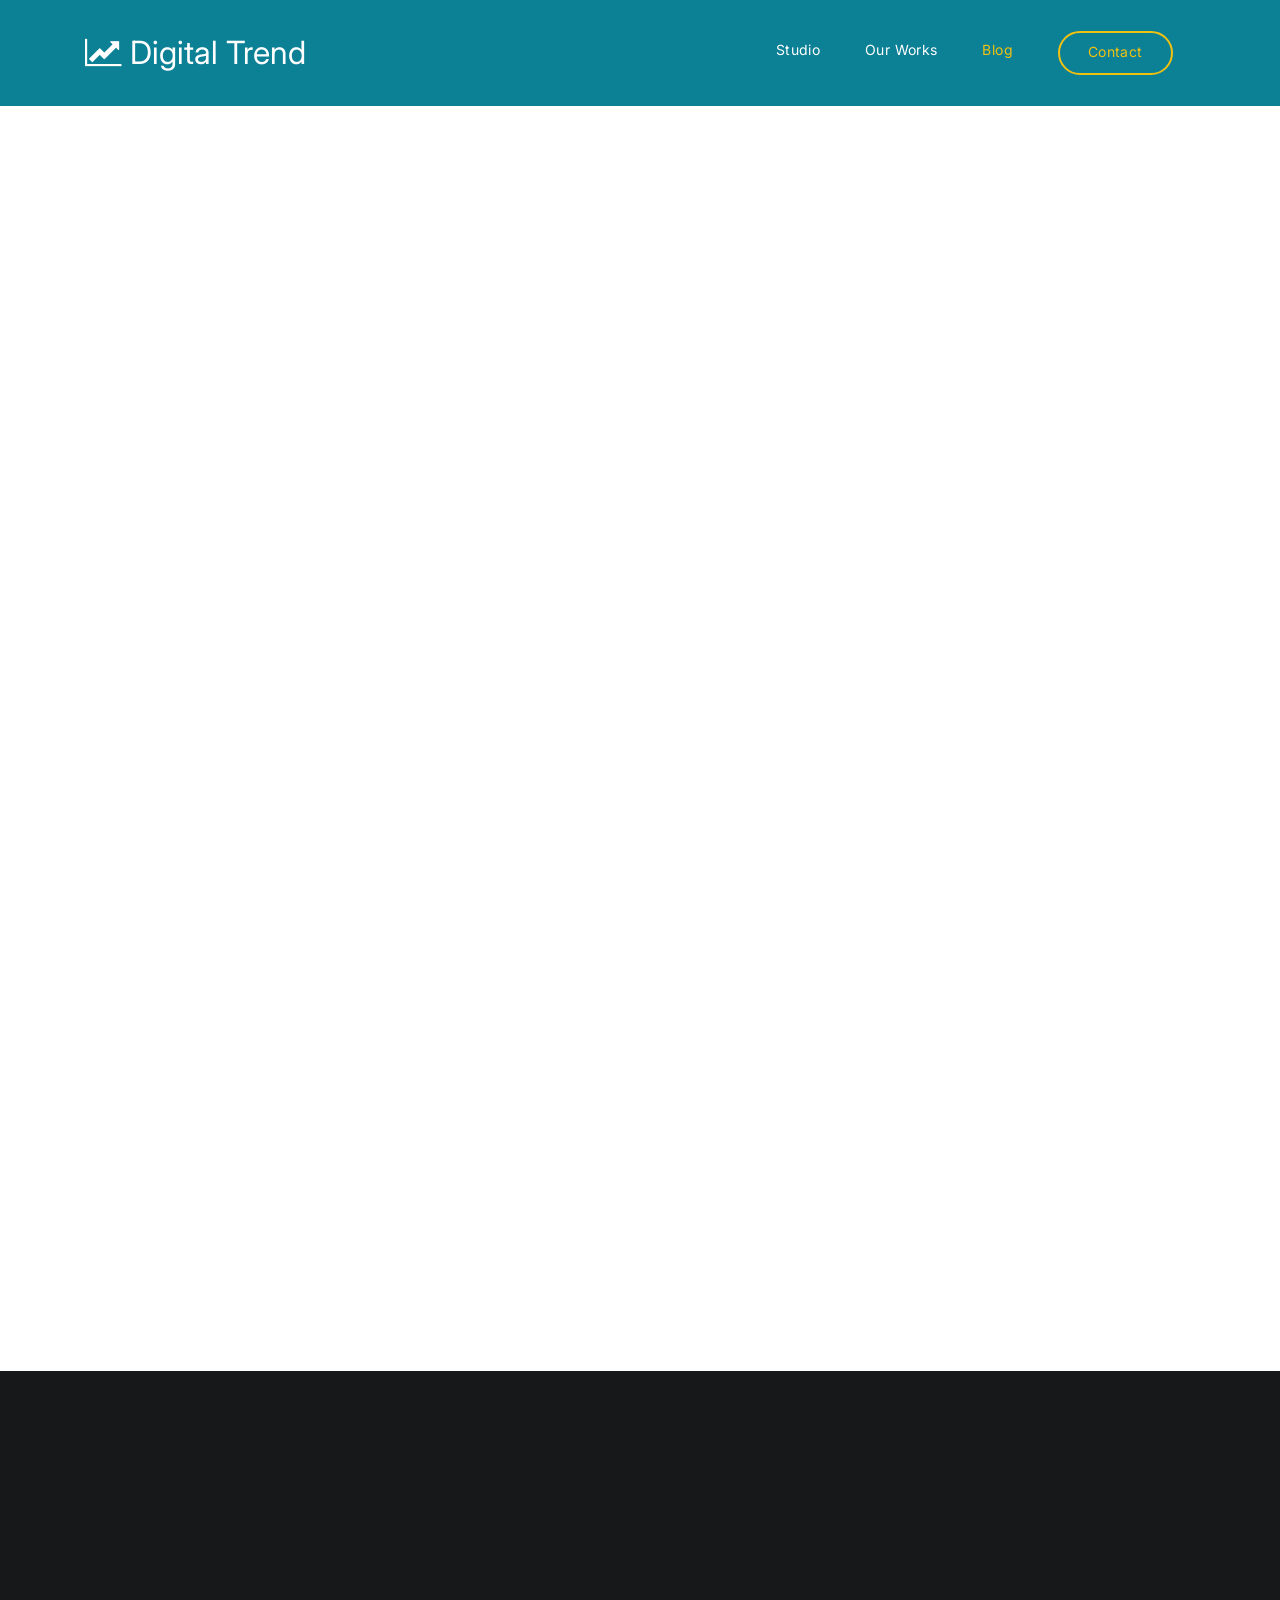
==== blog.html @ d52575ad "Add files via upload" ====
<!DOCTYPE html>
<html lang="en">
<head>

     <title>Digital Trend - Blog</title>
<!--

DIGITAL TREND

https://templatemo.com/tm-538-digital-trend

-->
     <meta charset="UTF-8">
     <meta http-equiv="X-UA-Compatible" content="IE=Edge">
     <meta name="description" content="">
     <meta name="keywords" content="">
     <meta name="author" content="">
     <meta name="viewport" content="width=device-width, initial-scale=1, maximum-scale=1">

     <link rel="stylesheet" href="css/bootstrap.min.css">
     <link rel="stylesheet" href="css/font-awesome.min.css">
     <link rel="stylesheet" href="css/aos.css">
     <link rel="stylesheet" href="css/owl.carousel.min.css">
     <link rel="stylesheet" href="css/owl.theme.default.min.css">

     <!-- MAIN CSS -->
     <link rel="stylesheet" href="css/templatemo-digital-trend.css">

</head>
<body>

     <!-- MENU BAR -->
    <nav class="navbar navbar-expand-lg position-absolute">
        <div class="container">
            <a class="navbar-brand" href="index.html">
              <i class="fa fa-line-chart"></i>
              Digital Trend
            </a>

            <button class="navbar-toggler" type="button" data-toggle="collapse" data-target="#navbarNav" aria-controls="navbarNav" aria-expanded="false"
                aria-label="Toggle navigation">
                <span class="navbar-toggler-icon"></span>
            </button>

            <div class="collapse navbar-collapse" id="navbarNav">
                <ul class="navbar-nav ml-auto">
                    <li class="nav-item">
                        <a href="index.html#about" class="nav-link">Studio</a>
                    </li>
                    <li class="nav-item">
                        <a href="index.html#project" class="nav-link">Our Works</a>
                    </li>
                    <li class="nav-item">
                        <a href="blog.html" class="nav-link active">Blog</a>
                    </li>
                    <li class="nav-item">
                        <a href="contact.html" class="nav-link contact">Contact</a>
                    </li>
                </ul>
            </div>
        </div>
    </nav>


     <!-- BLOG -->
     <section class="blog section-padding">
          <div class="container">
               <div class="row">

                    <div class="col-lg-12 col-12 py-5 mt-5 mb-3 text-center">

                      <h1 class="mb-4" data-aos="fade-up">Digital Trend Blog</h1>
                    </div>

                    <div class="col-lg-7 col-md-7 col-12 mb-4">
                      <div class="blog-header" data-aos="fade-up" data-aos-delay="100">
                        <img src="images/blog/blog-header-image.jpg" class="img-fluid" alt="blog header">

                        <div class="blog-header-info">
                          <h4 class="blog-category text-info">Creative</h4>

                          <h3><a href="blog-detail.html">The Key to Creative Work is Knowing When to Walk Away</a></h3>
                        </div>
                      </div>
                    </div>

                    <div class="col-lg-5 col-md-5 col-12 mb-4">
                      <div class="blog-sidebar d-flex justify-content-center align-items-center" data-aos="fade-up" data-aos-delay="200">
                        <img src="images/blog/blog-sidebar-image.jpg" class="img-fluid" alt="blog">

                        <div class="blog-info">
                          <h4 class="blog-category text-danger">Design</h4>

                          <h3><a href="blog-detail.html">Why Truly Accessible Design Benefits Everyone</a></h3>
                        </div>
                      </div>

                      <div class="blog-sidebar py-4 d-flex justify-content-center align-items-center" data-aos="fade-up" data-aos-delay="300">
                        <img src="images/blog/blog-sidebar-image01.jpg" class="img-fluid" alt="blog">

                        <div class="blog-info">
                          <h4 class="blog-category text-success">lifestyle</h4>

                          <h3><a href="blog-detail.html">Be Humble About What You Know</a></h3>
                        </div>
                      </div>

                      <div class="blog-sidebar d-flex justify-content-center align-items-center" data-aos="fade-up" data-aos-delay="200">
                        <img src="images/blog/blog-sidebar-image02.jpg" class="img-fluid" alt="blog">

                        <div class="blog-info">
                          <h4 class="blog-category text-primary">Coding</h4>

                          <h3><a href="blog-detail.html">The Mistakes I Made As a Coding Beginner</a></h3>
                        </div>
                      </div>

                    </div>

                    <div class="col-lg-5 ml-auto mt-5 pt-5 col-md-6 col-12">

                      <img src="images/newsletter.png" data-aos="fade-up" data-aos-delay="100" class="img-fluid" alt="newsletter">
                    </div>

                    <div class="col-lg-5 mr-auto mt-5 pt-5 col-md-6 col-12 newsletter-form">
                      <h4 data-aos="fade-up" data-aos-delay="200">Email Newsletter</h4>

                      <h2 data-aos="fade-up" data-aos-delay="300">Let’s stay up-to-date. We'll share you all good stuffs.</h2>
                      <form action="#" method="get" enctype="multipart/form-data">
                      <div class="form-group mt-4" data-aos="fade-up" data-aos-delay="400">
                        <input name="email" type="email" class="form-control" 
                        		id="email" aria-describedby="emailHelp" placeholder="Please enter your email" required>

                        <small id="emailHelp" class="form-text text-muted">We'll NOT share your email address to anyone else.</small>

                      </div>

                      <div class="form-group form-check" data-aos="fade-up" data-aos-delay="500">
                        <input name="monthly" type="checkbox" class="form-check-input" id="monthly">

                        <label class="form-check-label" for="monthly">Please send me a monthly newsletter.</label>
                      </div>

                        <button type="submit" data-aos="fade-up" data-aos-delay="500" class="btn w-100 mt-3">Sign up</button>
                      </form>
                    </div>

               </div>
          </div>
     </section>


    <footer class="site-footer">
      <div class="container">
        <div class="row">

          <div class="col-lg-5 mx-lg-auto col-md-8 col-10">
            <h1 class="text-white" data-aos="fade-up" data-aos-delay="100">We make creative <strong>brands</strong> only.</h1>
          </div>

          <div class="col-lg-3 col-md-6 col-12" data-aos="fade-up" data-aos-delay="200">
            <h4 class="my-4">Contact Info</h4>

            <p class="mb-1">
              <i class="fa fa-phone mr-2 footer-icon"></i> 
              +99 080 070 4224
            </p>

            <p>
              <a href="#">
                <i class="fa fa-envelope mr-2 footer-icon"></i>
                hello@company.com
              </a>
            </p>
          </div>

          <div class="col-lg-3 col-md-6 col-12" data-aos="fade-up" data-aos-delay="300">
            <h4 class="my-4">Our Studio</h4>

            <p class="mb-1">
              <i class="fa fa-home mr-2 footer-icon"></i> 
              Av. Lúcio Costa - Barra da Tijuca, Rio de Janeiro - RJ, Brazil
            </p>
          </div>

          <div class="col-lg-4 mx-lg-auto text-center col-md-8 col-12" data-aos="fade-up" data-aos-delay="400">
            <p class="copyright-text">Copyright &copy; 2026 Your Company
            <br>
            <a rel="nofollow noopener" href="https://templatemo.com" target="_blank">Design: TemplateMo</a></p>
          </div>

          <div class="col-lg-4 mx-lg-auto col-md-6 col-12" data-aos="fade-up" data-aos-delay="500">
            
            <ul class="footer-link">
              <li><a href="#">Stories</a></li>
              <li><a href="#">Work with us</a></li>
              <li><a href="#">Privacy</a></li>
            </ul>
          </div>

          <div class="col-lg-3 mx-lg-auto col-md-6 col-12" data-aos="fade-up" data-aos-delay="600">
            <ul class="social-icon">
              <li><a href="#" class="fa fa-instagram"></a></li>
              <li><a href="#" class="fa fa-twitter"></a></li>
              <li><a href="#" class="fa fa-dribbble"></a></li>
              <li><a href="#" class="fa fa-behance"></a></li>
            </ul>
          </div>

        </div>
      </div>
    </footer>


     <!-- SCRIPTS -->
     <script src="js/jquery.min.js"></script>
     <script src="js/bootstrap.min.js"></script>
     <script src="js/aos.js"></script>
     <script src="js/owl.carousel.min.js"></script>
     <script src="js/custom.js"></script>

</body>
</html>
---- css/templatemo-digital-trend.css ----
/*

DIGITAL TREND

https://templatemo.com/tm-538-digital-trend

*/
  
  @import url('https://fonts.googleapis.com/css2?family=Inter:wght@300;400;700&display=swap');

  :root {
    --primary-color:        #057a8d;
    --secondary-color:      #f1c111;
    --white-color:          #ffffff;
    --dark-color:           #171819;
    --project-bg:           #f0f8ff;
    --menu-bg:              #0c8195;

    --title-color:          #15141a;
    --gray-color:           #909090;
    --link-color:           #404040;
    --p-color:              #666262;

    --base-font-family:     'Inter', sans-serif;
    --title-font-family:    'Inter', sans-serif;
    --font-bold-family:     'Inter', sans-serif;
    --font-weight-bold:     bold;

    --h1-font-size:         42px;
    --h2-font-size:         32px;
    --h3-font-size:         24px;
    --p-font-size:          18px;
    --base-font-size:       16px;
    --menu-font-size:       14px;

    --border-radius-large:  100px;
    --border-radius-small:  5px;
  }

  body {
    background: var(--white-color);
    font-family: var(--base-font-family);
  }


  /*---------------------------------------
     TYPOGRAPHY              
  -----------------------------------------*/

  h1,h2,h3,h4,h5,h6 {
    font-family: var(--title-font-family);
    line-height: inherit;
  }

  h1 {
    color: var(--title-color);
    font-size: var(--h1-font-size);
  }

  h2 {
    font-size: var(--h2-font-size);
    font-weight: 100;
  }

  h3 {
    font-size: var(--h3-font-size);
    font-weight: 100;
    margin-bottom: 0;
  }

  h4 {
    color: var(--gray-color);
    font-family: var(--base-font-family);
    font-size: var(--p-font-size);
    letter-spacing: 1px;
    text-transform: uppercase;
  }

  p {
    color: var(--p-color);
    font-size: var(--p-font-size);
    line-height: 1.5em;
  }

  b, 
  strong {
    letter-spacing: 0;
    color: var(--secondary-color);
  }


  /*  BLOCKQUOTES */
  .quote {
    position: relative;
    margin: 0;
  }

  .quote::after {
    content: "“";
    position: absolute;
    bottom: -80px;
    left: 20px;
    font-family: times;
    color: var(--gray-color);
    font-weight: var(--font-weight-bold);
    font-size: 14em;
    line-height: 0;
    opacity: 0.10;
  }

  blockquote {
    border-left: 5px solid rgba(0,0,0,0.05);
    display: block;
    margin: 42px 0;
    padding: 14px 22px;
    color: rgba(0,0,0,0.5);
  }


  /* BUTTON */
  .custom-btn {
    background: transparent;
    border: 2px solid var(--dark-color);
    border-radius: var(--border-radius-large);
    padding: 12px 26px 14px 26px;
    color: var(--dark-color);
    font-family: var(--title-font-family);
    font-size: var(--p-font-size);
    white-space: nowrap;
  }

  .custom-btn.btn-bg {
    background: var(--white-color);
    color: var(--primary-color);
    border-color: transparent;
	transition: all .3s ease;
  }
  
  .custom-btn:hover,
  .custom-btn:focus {
    background: var(--dark-color);
    color: var(--white-color);
    border-color: transparent;
  }


  /*---------------------------------------
     GENERAL               
  -----------------------------------------*/

  * {
    -webkit-box-sizing: border-box;
    -moz-box-sizing: border-box;
    box-sizing: border-box;
  }

  *::before,
  *::after {
    -webkit-box-sizing: border-box;
    -moz-box-sizing: border-box;
    box-sizing: border-box;
  }

  a {
    color: var(--link-color);
    font-weight: normal;
    text-decoration: none;
  }

  a:hover, 
  a:active, 
  a:focus {
    color: var(--secondary-color);
    outline: none;
    text-decoration: none;
  }

  ::selection {
    background: var(--secondary-color);
    color: var(--white-color);
  }

  .section-padding {
    padding: 8em 0;
  }
  .section-padding-half {
    padding: 4em 0;
  }

  .google-map iframe {
    display: block;
    width: 100%;
  }



  /*---------------------------------------
    MENU             
  -----------------------------------------*/

  .navbar {
    background: var(--menu-bg);
    z-index: 2;
    top: 0;
    right: 0;
    left: 0;
    padding: 1.5em;
  }

  .navbar-brand {
    color: var(--white-color);
    font-size: var(--h2-font-size);
  }

  .nav-link {
    color: var(--white-color);
    font-size: var(--menu-font-size);
    letter-spacing: 0.4px;
    margin: 0 1.6em;
    padding: 0.6em;
  }

  .nav-link.active,
  .nav-link:hover {
    color: var(--secondary-color);
  }

  .navbar-expand-lg .navbar-nav .nav-link {
    padding-right: 0;
    padding-left: 0;
  }

  .navbar-expand-lg .navbar-nav .nav-link.contact {
    border: 2px solid var(--secondary-color);
    border-radius: var(--border-radius-large);
    color: var(--secondary-color);
    font-family: var(--font-bold-family);
    padding: 0.6em 2em 0.8em 2em;
  }

  .navbar-expand-lg .navbar-nav .nav-link.contact:hover,
  .navbar-expand-lg .navbar-nav .nav-link.contact.active {
    background: var(--secondary-color);
    color: var(--white-color);
  }

  .navbar-nav .navbar-toggler-icon {
    background: none;
  }

  .navbar-toggler {
    border: 0;
    padding: 0;
    cursor: pointer;
    margin: 0 10px 0 0;
    width: 30px;
    height: 35px;
    outline: none;
  }

  .navbar-toggler:focus {
    outline: none;
  }

  .navbar-toggler[aria-expanded="true"] .navbar-toggler-icon {
    background: transparent;
  }

  .navbar-toggler[aria-expanded="true"] .navbar-toggler-icon::before,
  .navbar-toggler[aria-expanded="true"] .navbar-toggler-icon::after {
    transition: top 300ms 50ms ease, -webkit-transform 300ms 350ms ease;
    transition: top 300ms 50ms ease, transform 300ms 350ms ease;
    transition: top 300ms 50ms ease, transform 300ms 350ms ease, -webkit-transform 300ms 350ms ease;
    top: 0;
  }

  .navbar-toggler[aria-expanded="true"] .navbar-toggler-icon::before {
    transform: rotate(45deg);
  }

  .navbar-toggler[aria-expanded="true"] .navbar-toggler-icon::after {
    transform: rotate(-45deg);
  }

  .navbar-toggler .navbar-toggler-icon {
    background: var(--white-color);
    transition: background 10ms 300ms ease;
    display: block;
    width: 30px;
    height: 2px;
    position: relative;
  }

  .navbar-toggler .navbar-toggler-icon::before,
  .navbar-toggler .navbar-toggler-icon::after {
    transition: top 300ms 350ms ease, -webkit-transform 300ms 50ms ease;
    transition: top 300ms 350ms ease, transform 300ms 50ms ease;
    transition: top 300ms 350ms ease, transform 300ms 50ms ease, -webkit-transform 300ms 50ms ease;
    position: absolute;
    right: 0;
    left: 0;
    background: var(--white-color);
    width: 30px;
    height: 2px;
    content: '';
  }

  .navbar-toggler .navbar-toggler-icon::before {
    top: -8px;
  }

  .navbar-toggler .navbar-toggler-icon::after {
    top: 8px;
  }



  /*---------------------------------------
     HERO              
  -----------------------------------------*/

  .hero {
    position: relative;
    padding: 5em 0;
    overflow: hidden;
  }

  .hero-bg {
    background: linear-gradient(170deg, var(--primary-color) 64%, var(--white-color) 30%);
  }

  .hero-image {
    position: relative;
    top: 2em;
  }



  /*---------------------------------------
     PROJECT              
  -----------------------------------------*/

  .project {
    background: var(--project-bg);
  }

  .project-wrapper {
    position: relative;
  }

  .project-wrapper img {
    border-radius: var(--border-radius-small);
  }

  .project-info {
    background: var(--white-color);
    border-radius: var(--border-radius-small);
    position: absolute;
    bottom: 32px;
    right: 32px;
    left: 32px;
    width: 90%;
    padding: 32px;
  }

  .project-info small {
    font-family: 'Inter';
    color: var(--gray-color);
    position: relative;
    top: 2px;
  }

  .project-info a {
    color: var(--primary-color);
  }

  .project-info .project-icon {
    background: var(--primary-color);
  }

  .project-icon {
    position: absolute;
    right: 30px;
    top: 40px;
    background: var(--dark-color);
    border-radius: var(--border-radius-large);
    color: var(--white-color);
    font-size: var(--h2-font-size);
    width: 40px;
    height: 40px;
    line-height: 40px;
    text-align: center;
    padding-left: 5px;
  }

  .owl-theme .owl-dots .owl-dot {
    outline: none;
  }

  .owl-theme .owl-dots .owl-dot span {
    background: var(--gray-color);
    width: 50px;
    height: 3px;
    margin:  35px 5px;
  }

  .owl-theme .owl-dots .owl-dot.active span, 
  .owl-theme .owl-dots .owl-dot:hover span {
    background: var(--secondary-color);
  }

  .list-detail {
    margin-left: 1em;
    padding-left: 1em;
    position: relative;
  }

  .list-detail li {
    display: block;
    list-style: none;
    margin: 0.6em 0 0 0.8em;
  }

  .list-detail li::before {
    content: "";
    width: 0;
    height: 0;
    border-width: 0 16px 16px 0;
    border-color: transparent var(--secondary-color) transparent transparent;
    border-style: solid;
    position: absolute;
    left: 0;
  }

  .list-detail span {
    position: relative;
    bottom: 5px;
  }

  .client-info img {
    width: 100px;
    margin-right: 1em;
  }



  /*---------------------------------------
      ABOUT            
  -----------------------------------------*/

  .about {
    position: relative;
    overflow: hidden;
  }

  .about-image img {
    display: block;
    margin: 0 auto;
  }



  /*---------------------------------------
      BLOG            
  -----------------------------------------*/

  .blog-header {
    border-radius: var(--border-radius-small);
    position: relative;
    overflow: hidden;
  }

  .blog-header img {
    border-radius: var(--border-radius-small);
    display: block;
  }

  .blog-header-info {
    background: linear-gradient(transparent,rgba(0,0,0,0.95));
    position: absolute;
    right: 0;
    left: 0;
    bottom: 0;
    padding: 2em;
  }

  .blog-header-info h3 {
    max-width: 80%;
  }

  .blog-header-info a {
    color: var(--white-color);
  }

  .blog-header-info a:hover {
    color: var(--secondary-color);
  }

  .blog-sidebar img {
    border-radius: var(--border-radius-small);
    width: 159px;
    margin-right: 22px;
  }

  .blog-sidebar h3 {
    font-size: 18px;
  }



  /*---------------------------------------
     CONTACT              
  -----------------------------------------*/

  .newsletter-form .form-control,
  .contact-form .form-control {
    box-shadow: none;
    background: var(--project-bg);
    border: 0;
    padding: 1.7em 1.3em;
    margin: 14px 0;
  }

  .newsletter-form button,
  .contact-form #submit-button {
    background: var(--primary-color);
    border-radius: var(--border-radius-large);
    color: var(--white-color);
    cursor: pointer;
    font-size: var(--p-font-size);
    line-height: 0px;
    padding: 1.5em 1.3em;
  }

  .newsletter-form button {
    background: var(--secondary-color);
  }



  /*---------------------------------------
     FOOTER              
  -----------------------------------------*/

  .site-footer {
    background: var(--dark-color);
    padding: 7em 0 6em 0;
  }

  .site-footer a {
    color: var(--p-color);
  }

  .site-footer a:hover,
  .footer-icon {
    color: var(--secondary-color);
  }

  .footer-link li {
    display: inline-block;
    list-style: none;
    margin: 0 10px;
  }

  .copyright-text,
  .footer-link,
  .site-footer .social-icon {
    margin-top: 6em;
  }

  .copyright-text {
    margin-top: 5.3em;
  }



  /*---------------------------------------
     SOCIAL ICON              
  -----------------------------------------*/

  .social-icon {
    position: relative;
    padding: 0;
    margin: 4em 0 0 0;
  }

  .social-icon li {
    display: inline-block;
    list-style: none;
  }

  .social-icon li a {
    text-decoration: none;
    display: inline-block;
    font-size: var(--base-font-size);
    margin: 10px;
    text-align: center;
  }



  /*---------------------------------------
     RESPONSIVE STYLES              
  -----------------------------------------*/

  @media screen and (min-width: 1200px) {

    .about-info h2 {
      max-width: 70%;
    }
  }

  @media screen and (min-width: 991px) {

    .project h2 {
      max-width: 32%;
      margin: 0 auto;
    }
  }

  @media screen and (max-width: 991px) {

    .hero {
      padding-top: 14em;
    }

    .hero-text {
      bottom: 2em;
    }

    .navbar {
      padding: 1em;
    }

    .navbar-collapse {
      text-align: center;
      padding: 2.5em 0;
    }

    .nav-link {
      display: inline-block;
    }

    .navbar-expand-lg .navbar-nav .nav-link.contact {
      margin: 1em 0;
    }

    .copyright-text, 
    .footer-link, 
    .site-footer .social-icon {
      margin-top: 3em;
      padding: 0;
      text-align: left;
    }
  }

  @media screen and (max-width: 767px) {

    h1 {
      font-size: 36px;
    }

    h2 {
      font-size: 28px;
    }

    h3 {
      font-size: 22px;
    }

    .project-info {
      right: 0;
      left: 0;
      margin: 0 auto;
    }

    .footer-link, 
    .site-footer .social-icon {
      margin-top: 1em;
    }

    .copyright-text {
      margin: 2.5em 0 1em 0;
    }

    .footer-link li {
      margin-left: 0;
    }
  }
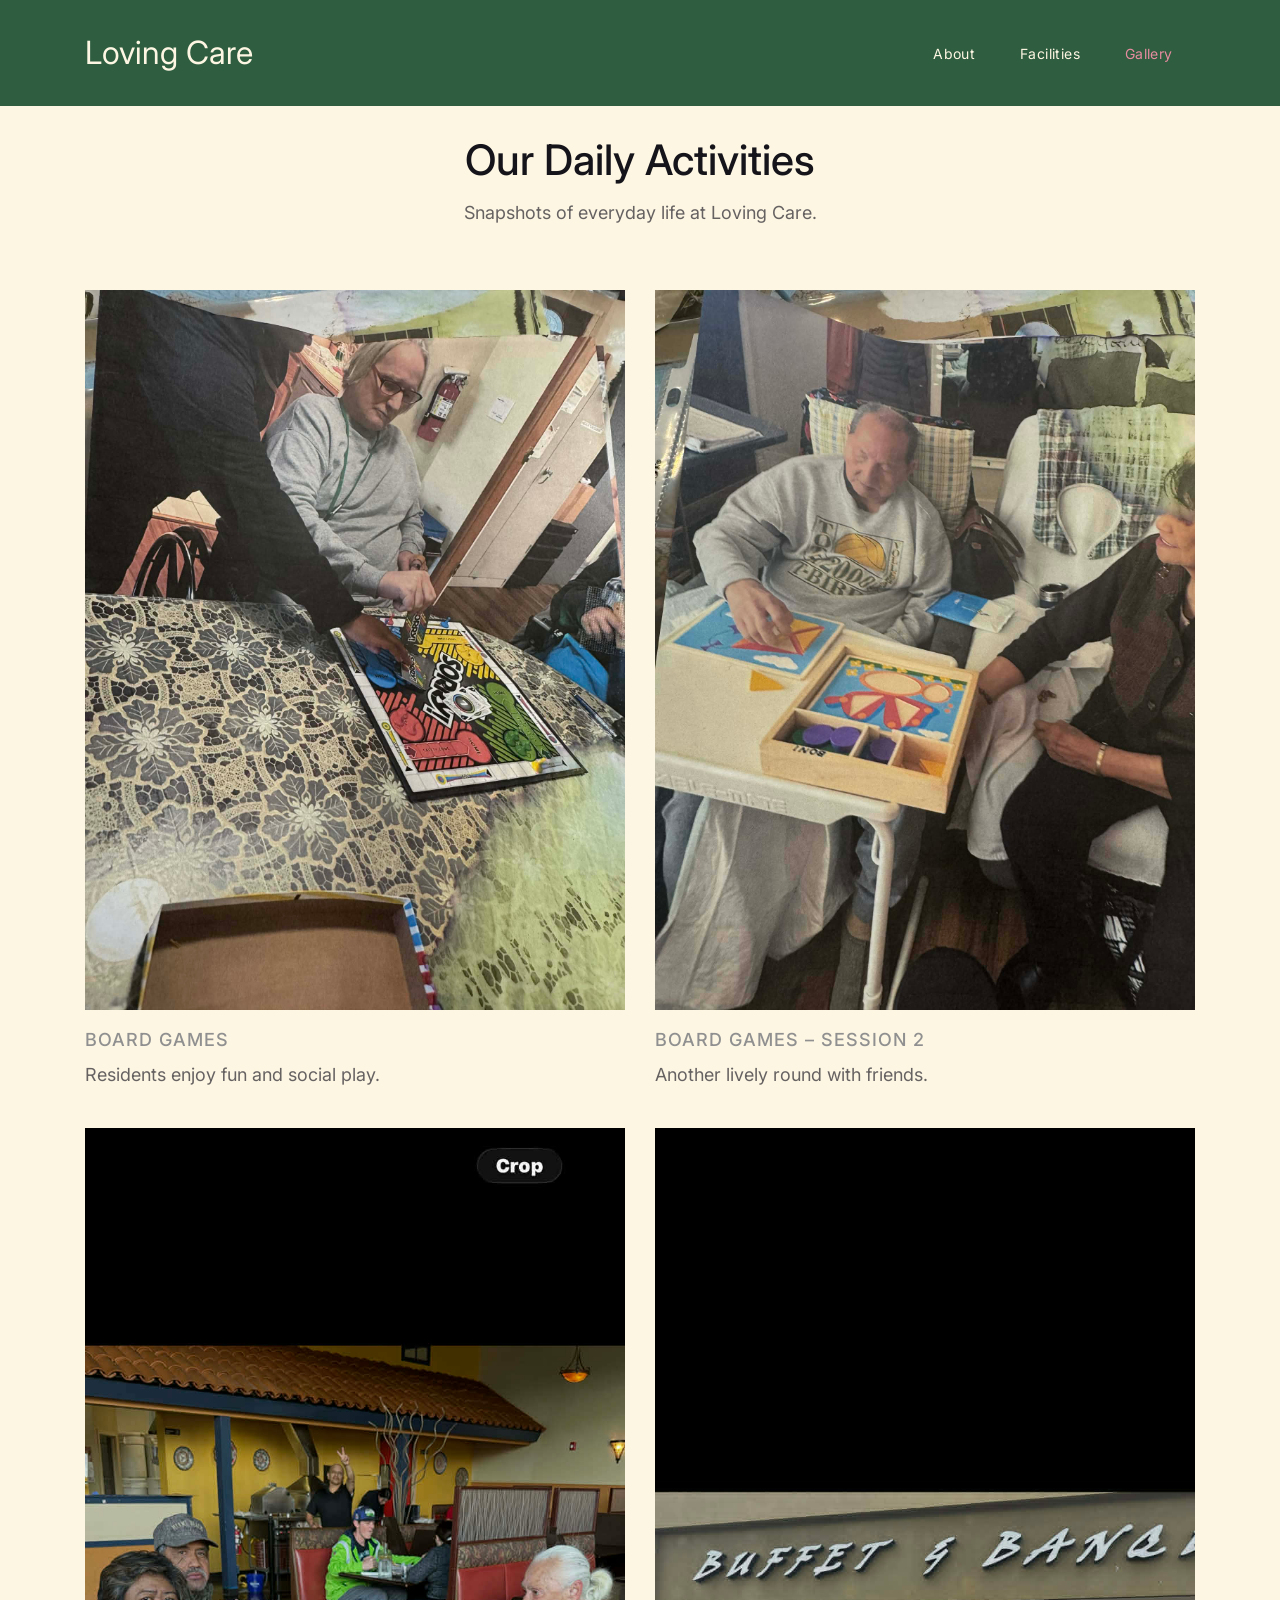
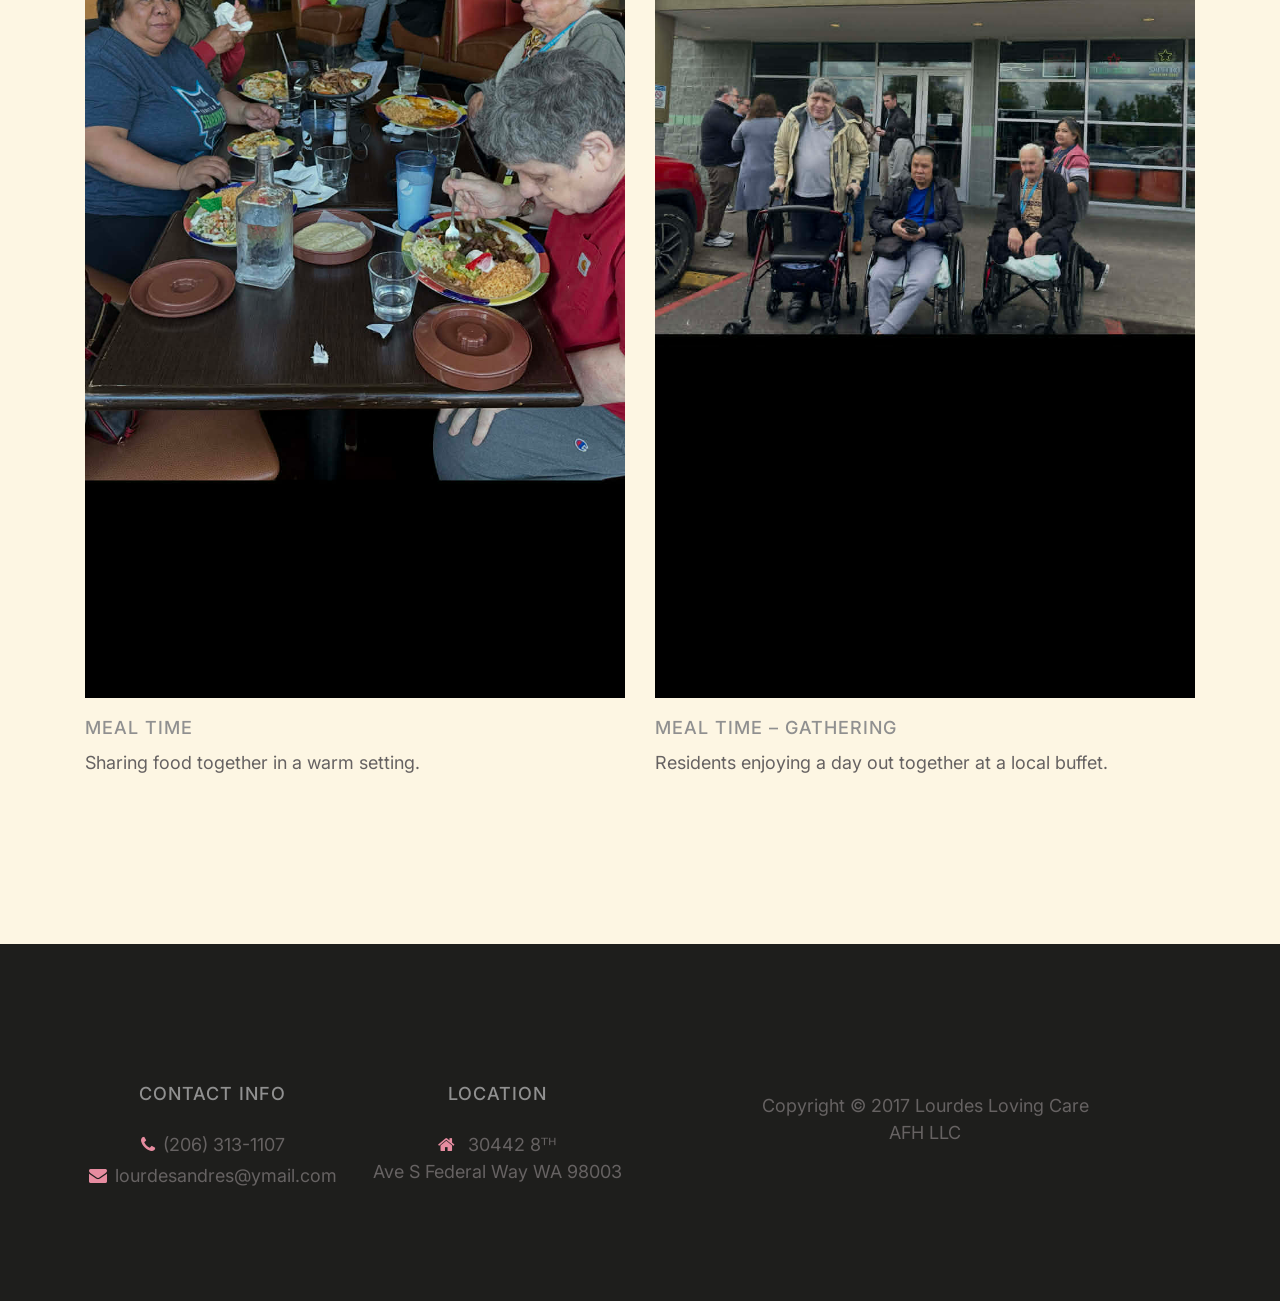
==== commit b506be19: "Add files via upload" ====
--- a/blog.html
+++ b/blog.html
@@ -2,14 +2,8 @@
 <html lang="en">
 <head>
 
-     <title>Digital Trend - Blog</title>
-<!--
+     <title>Loving Care - Gallery</title>
 
-DIGITAL TREND
-
-https://templatemo.com/tm-538-digital-trend
-
--->
      <meta charset="UTF-8">
      <meta http-equiv="X-UA-Compatible" content="IE=Edge">
      <meta name="description" content="">
@@ -24,7 +18,7 @@
      <link rel="stylesheet" href="css/owl.theme.default.min.css">
 
      <!-- MAIN CSS -->
-     <link rel="stylesheet" href="css/templatemo-digital-trend.css">
+     <link rel="stylesheet" href="css/loving-care.css">
 
 </head>
 <body>
@@ -33,8 +27,7 @@
     <nav class="navbar navbar-expand-lg position-absolute">
         <div class="container">
             <a class="navbar-brand" href="index.html">
-              <i class="fa fa-line-chart"></i>
-              Digital Trend
+              Loving Care
             </a>
 
             <button class="navbar-toggler" type="button" data-toggle="collapse" data-target="#navbarNav" aria-controls="navbarNav" aria-expanded="false"
@@ -45,17 +38,19 @@
             <div class="collapse navbar-collapse" id="navbarNav">
                 <ul class="navbar-nav ml-auto">
                     <li class="nav-item">
-                        <a href="index.html#about" class="nav-link">Studio</a>
+                        <a href="index.html#about" class="nav-link">About</a>
                     </li>
                     <li class="nav-item">
-                        <a href="index.html#project" class="nav-link">Our Works</a>
+                        <a href="index.html#project" class="nav-link">Facilities</a>
                     </li>
                     <li class="nav-item">
-                        <a href="blog.html" class="nav-link active">Blog</a>
+                        <a href="blog.html" class="nav-link active">Gallery</a>
                     </li>
+                    <!---
                     <li class="nav-item">
                         <a href="contact.html" class="nav-link contact">Contact</a>
                     </li>
+                    ---> 
                 </ul>
             </div>
         </div>
@@ -63,150 +58,77 @@
 
 
      <!-- BLOG -->
-     <section class="blog section-padding">
-          <div class="container">
-               <div class="row">
+     <section class="gallery section-padding">
+              <div class="container">
+                  <div class="row text-center mb-5">
+                    <div class="col-lg-12">
+                      <h1>Our Daily Activities</h1>
+                      <p>Snapshots of everyday life at Loving Care.</p>
+                    </div>
+                  </div>
 
-                    <div class="col-lg-12 col-12 py-5 mt-5 mb-3 text-center">
-
-                      <h1 class="mb-4" data-aos="fade-up">Digital Trend Blog</h1>
+                  <div class="row">
+                    <!-- Board Games 1 -->
+                    <div class="col-md-6 col-12 mb-4">
+                      <img src="images/blog/board1.jpg" class="img-fluid" alt="Board Games">
+                      <h4 class="mt-3">Board Games</h4>
+                      <p>Residents enjoy fun and social play.</p>
                     </div>
 
-                    <div class="col-lg-7 col-md-7 col-12 mb-4">
-                      <div class="blog-header" data-aos="fade-up" data-aos-delay="100">
-                        <img src="images/blog/blog-header-image.jpg" class="img-fluid" alt="blog header">
-
-                        <div class="blog-header-info">
-                          <h4 class="blog-category text-info">Creative</h4>
-
-                          <h3><a href="blog-detail.html">The Key to Creative Work is Knowing When to Walk Away</a></h3>
-                        </div>
-                      </div>
+                    <!-- Board Games 2 -->
+                    <div class="col-md-6 col-12 mb-4">
+                      <img src="images/blog/board2.jpg" class="img-fluid" alt="Board Games">
+                      <h4 class="mt-3">Board Games – Session 2</h4>
+                      <p>Another lively round with friends.</p>
                     </div>
 
-                    <div class="col-lg-5 col-md-5 col-12 mb-4">
-                      <div class="blog-sidebar d-flex justify-content-center align-items-center" data-aos="fade-up" data-aos-delay="200">
-                        <img src="images/blog/blog-sidebar-image.jpg" class="img-fluid" alt="blog">
-
-                        <div class="blog-info">
-                          <h4 class="blog-category text-danger">Design</h4>
-
-                          <h3><a href="blog-detail.html">Why Truly Accessible Design Benefits Everyone</a></h3>
-                        </div>
-                      </div>
-
-                      <div class="blog-sidebar py-4 d-flex justify-content-center align-items-center" data-aos="fade-up" data-aos-delay="300">
-                        <img src="images/blog/blog-sidebar-image01.jpg" class="img-fluid" alt="blog">
-
-                        <div class="blog-info">
-                          <h4 class="blog-category text-success">lifestyle</h4>
-
-                          <h3><a href="blog-detail.html">Be Humble About What You Know</a></h3>
-                        </div>
-                      </div>
-
-                      <div class="blog-sidebar d-flex justify-content-center align-items-center" data-aos="fade-up" data-aos-delay="200">
-                        <img src="images/blog/blog-sidebar-image02.jpg" class="img-fluid" alt="blog">
-
-                        <div class="blog-info">
-                          <h4 class="blog-category text-primary">Coding</h4>
-
-                          <h3><a href="blog-detail.html">The Mistakes I Made As a Coding Beginner</a></h3>
-                        </div>
-                      </div>
-
+                    <!-- Meal 1 -->
+                    <div class="col-md-6 col-12 mb-4">
+                      <img src="images/blog/meal1.jpg" class="img-fluid" alt="Meal Time">
+                      <h4 class="mt-3">Meal Time</h4>
+                      <p>Sharing food together in a warm setting.</p>
                     </div>
 
-                    <div class="col-lg-5 ml-auto mt-5 pt-5 col-md-6 col-12">
-
-                      <img src="images/newsletter.png" data-aos="fade-up" data-aos-delay="100" class="img-fluid" alt="newsletter">
+                    <!-- Meal 2 -->
+                    <div class="col-md-6 col-12 mb-4">
+                      <img src="images/blog/meal2.jpg" class="img-fluid" alt="Meal Time">
+                      <h4 class="mt-3">Meal Time – Gathering</h4>
+                      <p>Residents enjoying a day out together at a local buffet.</p>
                     </div>
-
-                    <div class="col-lg-5 mr-auto mt-5 pt-5 col-md-6 col-12 newsletter-form">
-                      <h4 data-aos="fade-up" data-aos-delay="200">Email Newsletter</h4>
-
-                      <h2 data-aos="fade-up" data-aos-delay="300">Let’s stay up-to-date. We'll share you all good stuffs.</h2>
-                      <form action="#" method="get" enctype="multipart/form-data">
-                      <div class="form-group mt-4" data-aos="fade-up" data-aos-delay="400">
-                        <input name="email" type="email" class="form-control" 
-                        		id="email" aria-describedby="emailHelp" placeholder="Please enter your email" required>
-
-                        <small id="emailHelp" class="form-text text-muted">We'll NOT share your email address to anyone else.</small>
-
-                      </div>
-
-                      <div class="form-group form-check" data-aos="fade-up" data-aos-delay="500">
-                        <input name="monthly" type="checkbox" class="form-check-input" id="monthly">
-
-                        <label class="form-check-label" for="monthly">Please send me a monthly newsletter.</label>
-                      </div>
-
-                        <button type="submit" data-aos="fade-up" data-aos-delay="500" class="btn w-100 mt-3">Sign up</button>
-                      </form>
-                    </div>
-
-               </div>
-          </div>
-     </section>
+                  </div>
+                </div>
+      </section>
 
 
     <footer class="site-footer">
       <div class="container">
         <div class="row">
 
-          <div class="col-lg-5 mx-lg-auto col-md-8 col-10">
-            <h1 class="text-white" data-aos="fade-up" data-aos-delay="100">We make creative <strong>brands</strong> only.</h1>
-          </div>
-
           <div class="col-lg-3 col-md-6 col-12" data-aos="fade-up" data-aos-delay="200">
             <h4 class="my-4">Contact Info</h4>
 
             <p class="mb-1">
-              <i class="fa fa-phone mr-2 footer-icon"></i> 
-              +99 080 070 4224
+              <i class="fa fa-phone mr-2 footer-icon"></i>(206) 313-1107
             </p>
 
             <p>
-              <a href="#">
-                <i class="fa fa-envelope mr-2 footer-icon"></i>
-                hello@company.com
-              </a>
+                <i class="fa fa-envelope mr-2 footer-icon"></i>lourdesandres@ymail.com
             </p>
           </div>
 
           <div class="col-lg-3 col-md-6 col-12" data-aos="fade-up" data-aos-delay="300">
-            <h4 class="my-4">Our Studio</h4>
+            <h4 class="my-4">Location</h4>
 
             <p class="mb-1">
               <i class="fa fa-home mr-2 footer-icon"></i> 
-              Av. Lúcio Costa - Barra da Tijuca, Rio de Janeiro - RJ, Brazil
+              30442 8ᵀᴴ <br>Ave S Federal Way WA 98003</br>
             </p>
           </div>
 
           <div class="col-lg-4 mx-lg-auto text-center col-md-8 col-12" data-aos="fade-up" data-aos-delay="400">
-            <p class="copyright-text">Copyright &copy; 2026 Your Company
+            <p class="copyright-text">Copyright &copy; 2017 Lourdes Loving Care AFH LLC
             <br>
-            <a rel="nofollow noopener" href="https://templatemo.com" target="_blank">Design: TemplateMo</a></p>
           </div>
-
-          <div class="col-lg-4 mx-lg-auto col-md-6 col-12" data-aos="fade-up" data-aos-delay="500">
-            
-            <ul class="footer-link">
-              <li><a href="#">Stories</a></li>
-              <li><a href="#">Work with us</a></li>
-              <li><a href="#">Privacy</a></li>
-            </ul>
-          </div>
-
-          <div class="col-lg-3 mx-lg-auto col-md-6 col-12" data-aos="fade-up" data-aos-delay="600">
-            <ul class="social-icon">
-              <li><a href="#" class="fa fa-instagram"></a></li>
-              <li><a href="#" class="fa fa-twitter"></a></li>
-              <li><a href="#" class="fa fa-dribbble"></a></li>
-              <li><a href="#" class="fa fa-behance"></a></li>
-            </ul>
-          </div>
-
         </div>
       </div>
     </footer>
--- a/css/loving-care.css
+++ b/css/loving-care.css
@@ -0,0 +1,751 @@
+  @import url('https://fonts.googleapis.com/css2?family=Inter:wght@300;400;700&display=swap');
+
+  :root {
+    --primary-color:        #2E5D3F;
+    --secondary-color:      #E68CA0;
+    --white-color:          #FDF6E3;
+    --dark-color:           #1E1E1C;
+    --project-bg:           #F5F5F5;
+    --menu-bg:              #2E5D3F;
+
+    --title-color:          #15141a;
+    --gray-color:           #909090;
+    --link-color:           #404040;
+    --p-color:              #666262;
+
+    --base-font-family:     'Inter', sans-serif;
+    --title-font-family:    'Inter', sans-serif;
+    --font-bold-family:     'Inter', sans-serif;
+    --font-weight-bold:     bold;
+
+    --h1-font-size:         42px;
+    --h2-font-size:         32px;
+    --h3-font-size:         24px;
+    --p-font-size:          18px;
+    --base-font-size:       16px;
+    --menu-font-size:       14px;
+
+    --border-radius-large:  100px;
+    --border-radius-small:  5px;
+  }
+
+  body {
+    background: var(--white-color);
+    font-family: var(--base-font-family);
+  }
+
+
+  /*---------------------------------------
+     TYPOGRAPHY              
+  -----------------------------------------*/
+
+  h1,h2,h3,h4,h5,h6 {
+    font-family: var(--title-font-family);
+    line-height: inherit;
+  }
+
+  h1 {
+    color: var(--title-color);
+    font-size: var(--h1-font-size);
+  }
+
+  h2 {
+    font-size: var(--h2-font-size);
+    font-weight: 100;
+  }
+
+  h3 {
+    font-size: var(--h3-font-size);
+    font-weight: 100;
+    margin-bottom: 0;
+  }
+
+  h4 {
+    color: var(--gray-color);
+    font-family: var(--base-font-family);
+    font-size: var(--p-font-size);
+    letter-spacing: 1px;
+    text-transform: uppercase;
+  }
+
+  p {
+    color: var(--p-color);
+    font-size: var(--p-font-size);
+    line-height: 1.5em;
+  }
+
+  b, 
+  strong {
+    letter-spacing: 0;
+    color: var(--secondary-color);
+  }
+
+
+  /*  BLOCKQUOTES */
+  .quote {
+    position: relative;
+    margin: 0;
+  }
+
+  .quote::after {
+    content: "“";
+    position: absolute;
+    bottom: -80px;
+    left: 20px;
+    font-family: times;
+    color: var(--gray-color);
+    font-weight: var(--font-weight-bold);
+    font-size: 14em;
+    line-height: 0;
+    opacity: 0.10;
+  }
+
+  blockquote {
+    border-left: 5px solid rgba(0,0,0,0.05);
+    display: block;
+    margin: 42px 0;
+    padding: 14px 22px;
+    color: rgba(0,0,0,0.5);
+  }
+
+
+  /* BUTTON */
+  .custom-btn {
+    background: transparent;
+    border: 2px solid var(--dark-color);
+    border-radius: var(--border-radius-large);
+    padding: 12px 26px 14px 26px;
+    color: var(--dark-color);
+    font-family: var(--title-font-family);
+    font-size: var(--p-font-size);
+    white-space: nowrap;
+  }
+
+  .custom-btn.btn-bg {
+    background: var(--white-color);
+    color: var(--primary-color);
+    border-color: transparent;
+	transition: all .3s ease;
+  }
+  
+  .custom-btn:hover,
+  .custom-btn:focus {
+    background: var(--dark-color);
+    color: var(--white-color);
+    border-color: transparent;
+  }
+
+  .back-to-top {
+    position: fixed;
+    bottom: 20px;
+    right: 20px;
+    background-color: var(--secondary-color);
+    color: var(--white-color);
+    padding: 10px 15px;
+    border-radius: 5px;
+    text-decoration: none;
+    font-weight: bold;
+    opacity: 0;              
+    pointer-events: none;    
+    transition: opacity 0.4s ease;
+    z-index: 9999;
+  }
+
+  .back-to-top.show {
+    opacity: 1;
+    pointer-events: auto;    
+  }
+
+  .back-to-top:link,
+  .back-to-top:visited,
+  .back-to-top:hover,
+  .back-to-top:active {
+    color: var(--white-color);
+    background-color: var(--secondary-color);
+    text-decoration: none;
+  }
+
+
+
+
+  /*---------------------------------------
+     GENERAL               
+  -----------------------------------------*/
+
+  * {
+    -webkit-box-sizing: border-box;
+    -moz-box-sizing: border-box;
+    box-sizing: border-box;
+  }
+
+  *::before,
+  *::after {
+    -webkit-box-sizing: border-box;
+    -moz-box-sizing: border-box;
+    box-sizing: border-box;
+  }
+
+  a {
+    color: var(--link-color);
+    font-weight: normal;
+    text-decoration: none;
+  }
+
+  a:hover, 
+  a:active, 
+  a:focus {
+    color: var(--secondary-color);
+    outline: none;
+    text-decoration: none;
+  }
+
+  ::selection {
+    background: var(--secondary-color);
+    color: var(--white-color);
+  }
+
+  .section-padding {
+    padding: 8em 0;
+  }
+  .section-padding-half {
+    padding: 4em 0;
+  }
+
+  .google-map iframe {
+    display: block;
+    width: 100%;
+  }
+
+
+
+  /*---------------------------------------
+    MENU             
+  -----------------------------------------*/
+
+  .navbar {
+    background: var(--menu-bg);
+    z-index: 2;
+    top: 0;
+    right: 0;
+    left: 0;
+    padding: 1.5em;
+  }
+
+  .navbar-brand {
+    color: var(--white-color);
+    font-size: var(--h2-font-size);
+  }
+
+  .nav-link {
+    color: var(--white-color);
+    font-size: var(--menu-font-size);
+    letter-spacing: 0.4px;
+    margin: 0 1.6em;
+    padding: 0.6em;
+  }
+
+  .nav-link.active,
+  .nav-link:hover {
+    color: var(--secondary-color);
+  }
+
+  .navbar-expand-lg .navbar-nav .nav-link {
+    padding-right: 0;
+    padding-left: 0;
+  }
+
+  .navbar-expand-lg .navbar-nav .nav-link.contact {
+    border: 2px solid var(--secondary-color);
+    border-radius: var(--border-radius-large);
+    color: var(--secondary-color);
+    font-family: var(--font-bold-family);
+    padding: 0.6em 2em 0.8em 2em;
+  }
+
+  .navbar-expand-lg .navbar-nav .nav-link.contact:hover,
+  .navbar-expand-lg .navbar-nav .nav-link.contact.active {
+    background: var(--secondary-color);
+    color: var(--white-color);
+  }
+
+  .navbar-nav .navbar-toggler-icon {
+    background: none;
+  }
+
+  .navbar-toggler {
+    border: 0;
+    padding: 0;
+    cursor: pointer;
+    margin: 0 10px 0 0;
+    width: 30px;
+    height: 35px;
+    outline: none;
+  }
+
+  .navbar-toggler:focus {
+    outline: none;
+  }
+
+  .navbar-toggler[aria-expanded="true"] .navbar-toggler-icon {
+    background: transparent;
+  }
+
+  .navbar-toggler[aria-expanded="true"] .navbar-toggler-icon::before,
+  .navbar-toggler[aria-expanded="true"] .navbar-toggler-icon::after {
+    transition: top 300ms 50ms ease, -webkit-transform 300ms 350ms ease;
+    transition: top 300ms 50ms ease, transform 300ms 350ms ease;
+    transition: top 300ms 50ms ease, transform 300ms 350ms ease, -webkit-transform 300ms 350ms ease;
+    top: 0;
+  }
+
+  .navbar-toggler[aria-expanded="true"] .navbar-toggler-icon::before {
+    transform: rotate(45deg);
+  }
+
+  .navbar-toggler[aria-expanded="true"] .navbar-toggler-icon::after {
+    transform: rotate(-45deg);
+  }
+
+  .navbar-toggler .navbar-toggler-icon {
+    background: var(--white-color);
+    transition: background 10ms 300ms ease;
+    display: block;
+    width: 30px;
+    height: 2px;
+    position: relative;
+  }
+
+  .navbar-toggler .navbar-toggler-icon::before,
+  .navbar-toggler .navbar-toggler-icon::after {
+    transition: top 300ms 350ms ease, -webkit-transform 300ms 50ms ease;
+    transition: top 300ms 350ms ease, transform 300ms 50ms ease;
+    transition: top 300ms 350ms ease, transform 300ms 50ms ease, -webkit-transform 300ms 50ms ease;
+    position: absolute;
+    right: 0;
+    left: 0;
+    background: var(--white-color);
+    width: 30px;
+    height: 2px;
+    content: '';
+  }
+
+  .navbar-toggler .navbar-toggler-icon::before {
+    top: -8px;
+  }
+
+  .navbar-toggler .navbar-toggler-icon::after {
+    top: 8px;
+  }
+
+
+
+  /*---------------------------------------
+     HERO              
+  -----------------------------------------*/
+
+  .hero {
+    position: relative;
+    padding: 5em 0;
+    overflow: hidden;
+  }
+
+  .hero-bg {
+    background: linear-gradient(170deg, var(--primary-color) 64%, var(--white-color) 30%);
+  }
+
+  .hero-image {
+    position: relative;
+    top: 2em;
+  }
+
+
+
+  /*---------------------------------------
+     PROJECT              
+  -----------------------------------------*/
+
+  .project {
+    background: var(--project-bg);
+  }
+
+  .project-wrapper {
+    position: relative;
+  }
+
+  .project-wrapper img {
+    border-radius: var(--border-radius-small);
+  }
+
+  .project-info {
+    background: var(--white-color);
+    border-radius: var(--border-radius-small);
+    position: absolute;
+    bottom: 32px;
+    right: 32px;
+    left: 32px;
+    width: 90%;
+    padding: 32px;
+  }
+
+  .project-info small {
+    font-family: 'Inter';
+    color: var(--gray-color);
+    position: relative;
+    top: 2px;
+  }
+
+  .project-info a {
+    color: var(--primary-color);
+  }
+
+  .project-info .project-icon {
+    background: var(--primary-color);
+  }
+
+  .project-icon {
+    position: absolute;
+    right: 30px;
+    top: 40px;
+    background: var(--dark-color);
+    border-radius: var(--border-radius-large);
+    color: var(--white-color);
+    font-size: var(--h2-font-size);
+    width: 40px;
+    height: 40px;
+    line-height: 40px;
+    text-align: center;
+    padding-left: 5px;
+  }
+
+  .owl-theme .owl-dots .owl-dot {
+    outline: none;
+  }
+
+  .owl-theme .owl-dots .owl-dot span {
+    background: var(--gray-color);
+    width: 50px;
+    height: 3px;
+    margin:  35px 5px;
+  }
+
+  .owl-theme .owl-dots .owl-dot.active span, 
+  .owl-theme .owl-dots .owl-dot:hover span {
+    background: var(--secondary-color);
+  }
+
+  .list-detail {
+    margin-left: 1em;
+    padding-left: 1em;
+    position: relative;
+  }
+
+  .list-detail li {
+    display: block;
+    list-style: none;
+    margin: 0.6em 0 0 0.8em;
+  }
+
+  .list-detail li::before {
+    content: "";
+    width: 0;
+    height: 0;
+    border-width: 0 16px 16px 0;
+    border-color: transparent var(--secondary-color) transparent transparent;
+    border-style: solid;
+    position: absolute;
+    left: 0;
+  }
+
+  .list-detail span {
+    position: relative;
+    bottom: 5px;
+  }
+
+  .client-info img {
+    width: 100px;
+    margin-right: 1em;
+  }
+
+  #facility-slide .project-wrapper img {
+    height: 400px;
+    object-fit: cover;
+  }
+
+  #facility-slide .project-info {
+    background: rgba(255, 255, 255, 0.85); /* softer overlay */
+    padding: 16px;                         /* smaller padding */
+    width: 70%;                            /* narrower box */
+    bottom: 16px;                          /* lift it up a bit */
+  }
+
+  #facility-slide .project-info h3 {
+    font-size: 1.2rem;   /* smaller title */
+    margin-bottom: 6px;
+  }
+
+  #facility-slide .project-info p {
+    font-size: 0.9rem;   /* smaller caption */
+    line-height: 1.4;
+    margin: 0;
+  }
+
+
+  /*---------------------------------------
+      ABOUT            
+  -----------------------------------------*/
+
+  .about {
+    position: relative;
+    overflow: hidden;
+  }
+
+  .about-image img {
+    display: block;
+    margin: 0 auto;
+  }
+
+
+
+  /*---------------------------------------
+      BLOG            
+  -----------------------------------------*/
+
+  .blog-header {
+    border-radius: var(--border-radius-small);
+    position: relative;
+    overflow: hidden;
+  }
+
+  .blog-header img {
+    border-radius: var(--border-radius-small);
+    display: block;
+  }
+
+  .blog-header-info {
+    background: linear-gradient(transparent,rgba(0,0,0,0.95));
+    position: absolute;
+    right: 0;
+    left: 0;
+    bottom: 0;
+    padding: 2em;
+  }
+
+  .blog-header-info h3 {
+    max-width: 80%;
+  }
+
+  .blog-header-info a {
+    color: var(--white-color);
+  }
+
+  .blog-header-info a:hover {
+    color: var(--secondary-color);
+  }
+
+  .blog-sidebar img {
+    border-radius: var(--border-radius-small);
+    width: 159px;
+    margin-right: 22px;
+  }
+
+  .blog-sidebar h3 {
+    font-size: 18px;
+  }
+
+
+
+  /*---------------------------------------
+     CONTACT              
+  -----------------------------------------*/
+
+  .newsletter-form .form-control,
+  .contact-form .form-control {
+    box-shadow: none;
+    background: var(--project-bg);
+    border: 0;
+    padding: 1.7em 1.3em;
+    margin: 14px 0;
+  }
+
+  .newsletter-form button,
+  .contact-form #submit-button {
+    background: var(--primary-color);
+    border-radius: var(--border-radius-large);
+    color: var(--white-color);
+    cursor: pointer;
+    font-size: var(--p-font-size);
+    line-height: 0px;
+    padding: 1.5em 1.3em;
+  }
+
+  .newsletter-form button {
+    background: var(--secondary-color);
+  }
+
+
+
+  /*---------------------------------------
+     FOOTER              
+  -----------------------------------------*/
+
+  .site-footer {
+    background: var(--dark-color);
+    padding: 7em 0 6em 0;
+    text-align: center;        /* centers inline text */
+    display: flex;             /* enables flexbox */
+    flex-direction: column;    /* stacks items vertically */
+    align-items: center;
+  }
+
+  .site-footer .row {
+    display: flex;
+    justify-content: center;  /* center the group */
+    text-align: center;
+  }
+
+
+  .site-footer a {
+    color: var(--p-color);
+  }
+
+  .site-footer a:hover,
+  .footer-icon {
+    color: var(--secondary-color);
+  }
+
+  .footer-link li {
+    display: inline-block;
+    list-style: none;
+    margin: 0 10px;
+  }
+
+  .copyright-text,
+  .footer-link,
+  .site-footer .social-icon {
+    margin-top: 6em;
+  }
+
+  .copyright-text {
+    margin-top: 2em;
+    text-align: center;
+  }
+
+
+
+  /*---------------------------------------
+     SOCIAL ICON              
+  -----------------------------------------*/
+
+  .social-icon {
+    position: relative;
+    padding: 0;
+    margin: 4em 0 0 0;
+  }
+
+  .social-icon li {
+    display: inline-block;
+    list-style: none;
+  }
+
+  .social-icon li a {
+    text-decoration: none;
+    display: inline-block;
+    font-size: var(--base-font-size);
+    margin: 10px;
+    text-align: center;
+  }
+
+
+
+  /*---------------------------------------
+     RESPONSIVE STYLES              
+  -----------------------------------------*/
+
+  @media screen and (min-width: 1200px) {
+
+    .about-info h2 {
+      max-width: 70%;
+    }
+  }
+
+  @media screen and (min-width: 991px) {
+
+    .project h2 {
+      max-width: 32%;
+      margin: 0 auto;
+    }
+  }
+
+  @media screen and (max-width: 991px) {
+
+    .hero {
+      padding-top: 14em;
+    }
+
+    .hero-text {
+      bottom: 2em;
+    }
+
+    .navbar {
+      padding: 1em;
+    }
+
+    .navbar-collapse {
+      text-align: center;
+      padding: 2.5em 0;
+    }
+
+    .nav-link {
+      display: inline-block;
+    }
+
+    .navbar-expand-lg .navbar-nav .nav-link.contact {
+      margin: 1em 0;
+    }
+
+    .copyright-text, 
+    .footer-link, 
+    .site-footer .social-icon {
+      margin-top: 3em;
+      padding: 0;
+      text-align: left;
+    }
+  }
+
+  @media screen and (max-width: 767px) {
+
+    h1 {
+      font-size: 36px;
+    }
+
+    h2 {
+      font-size: 28px;
+    }
+
+    h3 {
+      font-size: 22px;
+    }
+
+    .project-info {
+      right: 0;
+      left: 0;
+      margin: 0 auto;
+    }
+
+    .footer-link, 
+    .site-footer .social-icon {
+      margin-top: 1em;
+    }
+
+    .copyright-text {
+      /* margin: 2.5em 0 1em 0; */
+      margin: 1em 0;
+      text-align: center;
+    }
+
+    .footer-link li {
+      margin-left: 0;
+    }
+  }
+
+
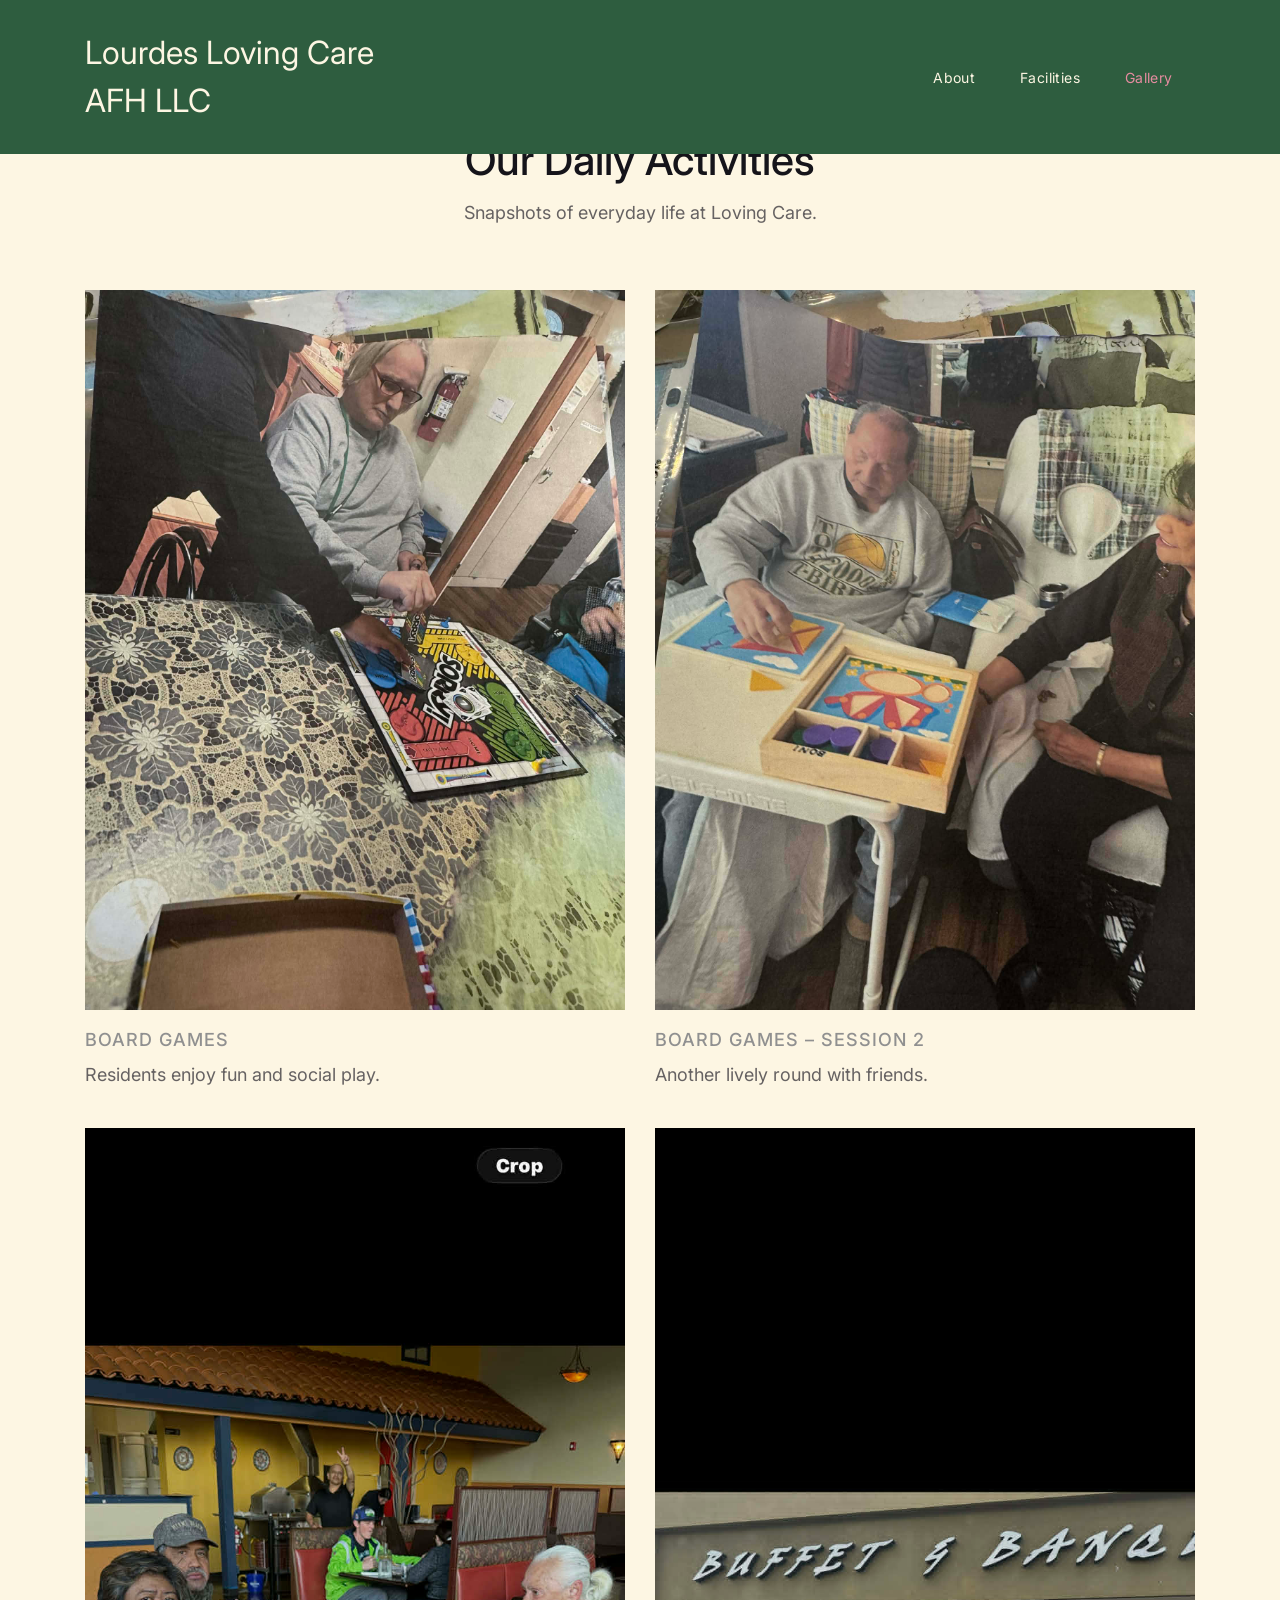
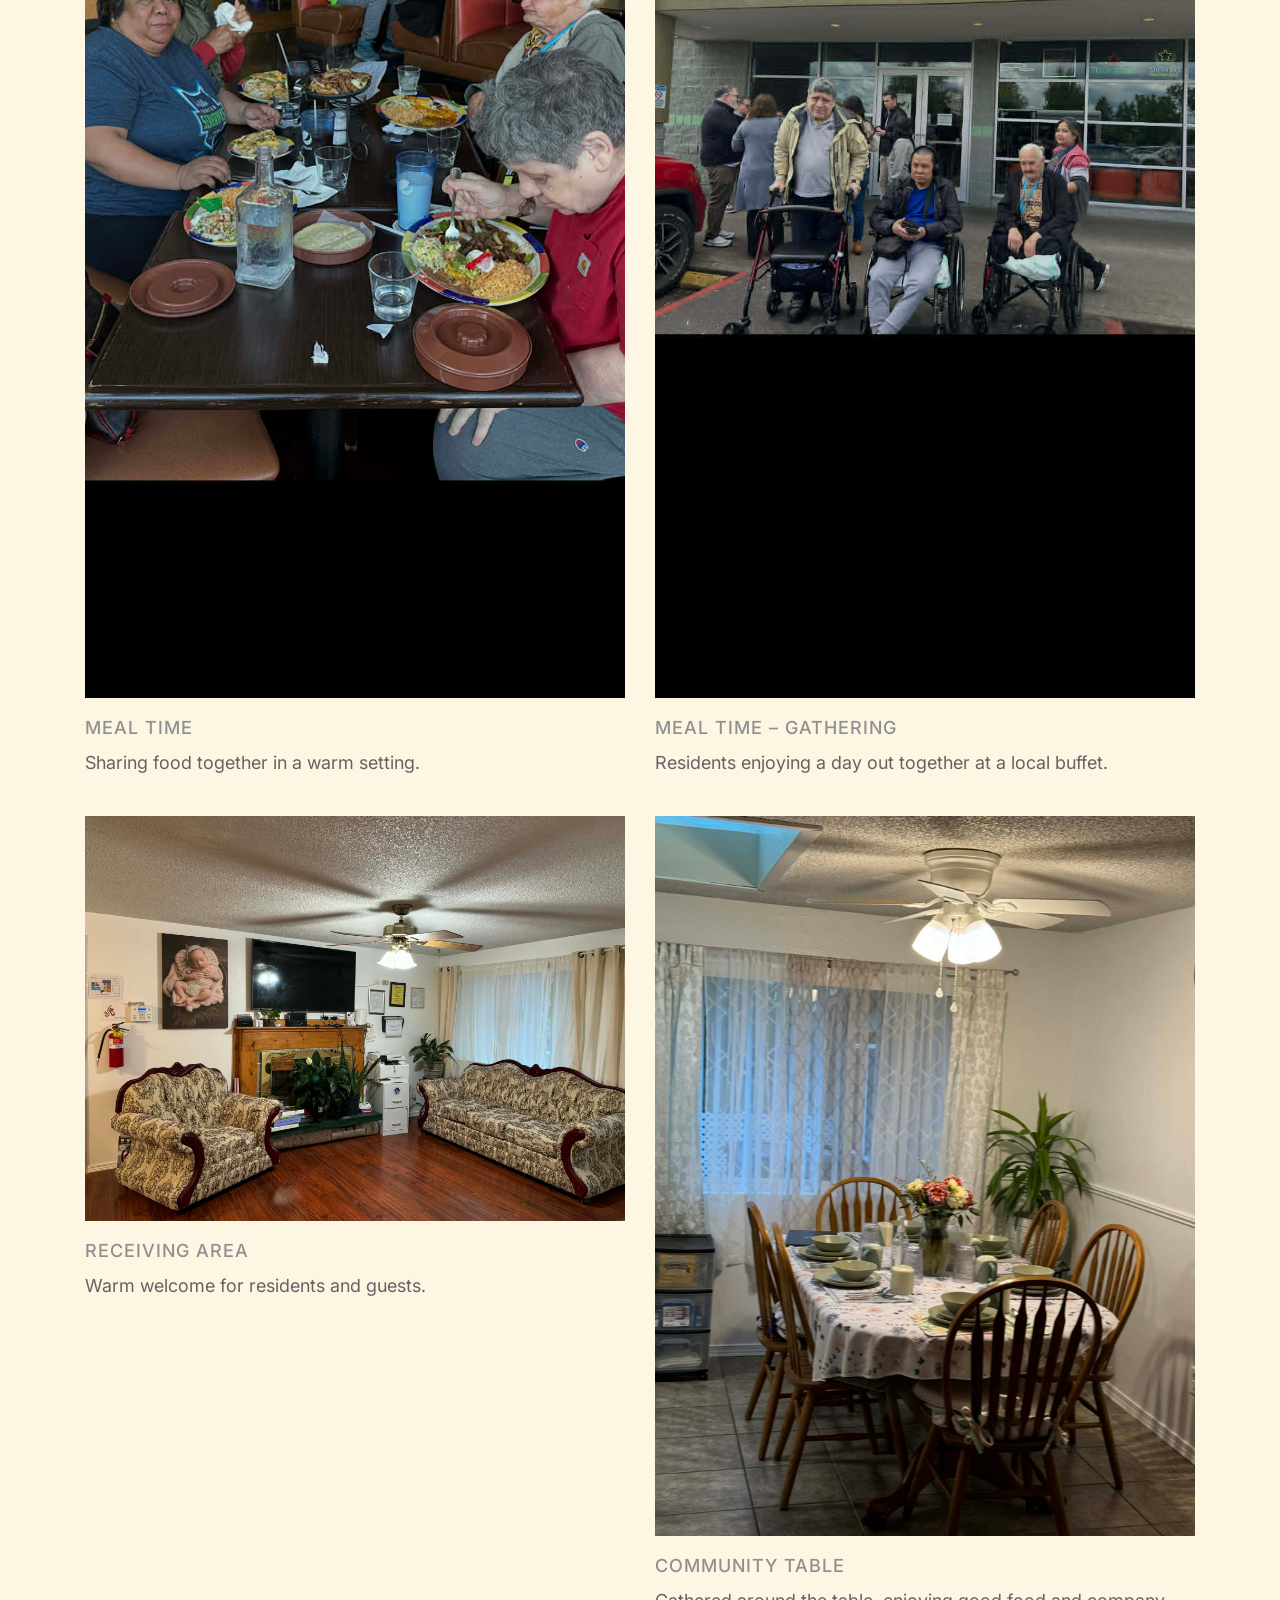
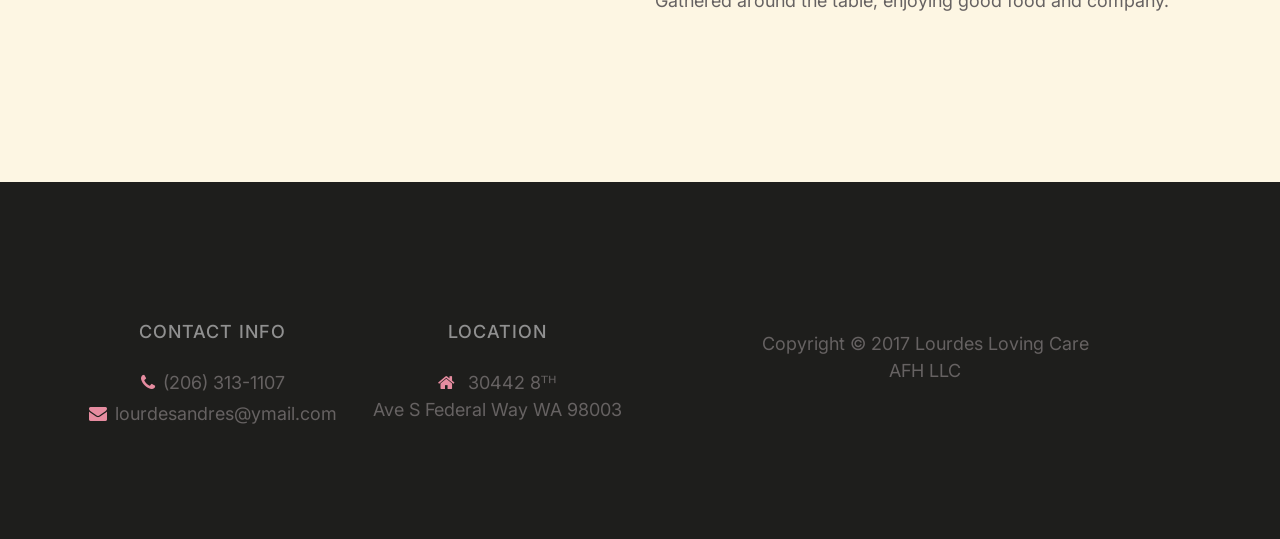
==== commit 1c23c6be: "Add files via upload" ====
--- a/blog.html
+++ b/blog.html
@@ -27,7 +27,8 @@
     <nav class="navbar navbar-expand-lg position-absolute">
         <div class="container">
             <a class="navbar-brand" href="index.html">
-              Loving Care
+              Lourdes Loving Care<br>
+              <span class="afh-subtitle">AFH LLC</span>
             </a>
 
             <button class="navbar-toggler" type="button" data-toggle="collapse" data-target="#navbarNav" aria-controls="navbarNav" aria-expanded="false"
@@ -95,6 +96,21 @@
                       <h4 class="mt-3">Meal Time – Gathering</h4>
                       <p>Residents enjoying a day out together at a local buffet.</p>
                     </div>
+
+                    <!-- Receiving -->
+                    <div class="col-md-6 col-12 mb-4">
+                      <img src="images/blog/receiving.jpeg" class="img-fluid" alt="Meal Time">
+                      <h4 class="mt-3">Receiving Area</h4>
+                      <p>Warm welcome for residents and guests.</p>
+                    </div>
+
+                    <!-- Dining -->
+                    <div class="col-md-6 col-12 mb-4">
+                      <img src="images/blog/dining.jpeg" class="img-fluid" alt="Meal Time">
+                      <h4 class="mt-3">Community Table</h4>
+                      <p>Gathered around the table, enjoying good food and company.</p>
+                    </div>
+
                   </div>
                 </div>
       </section>
